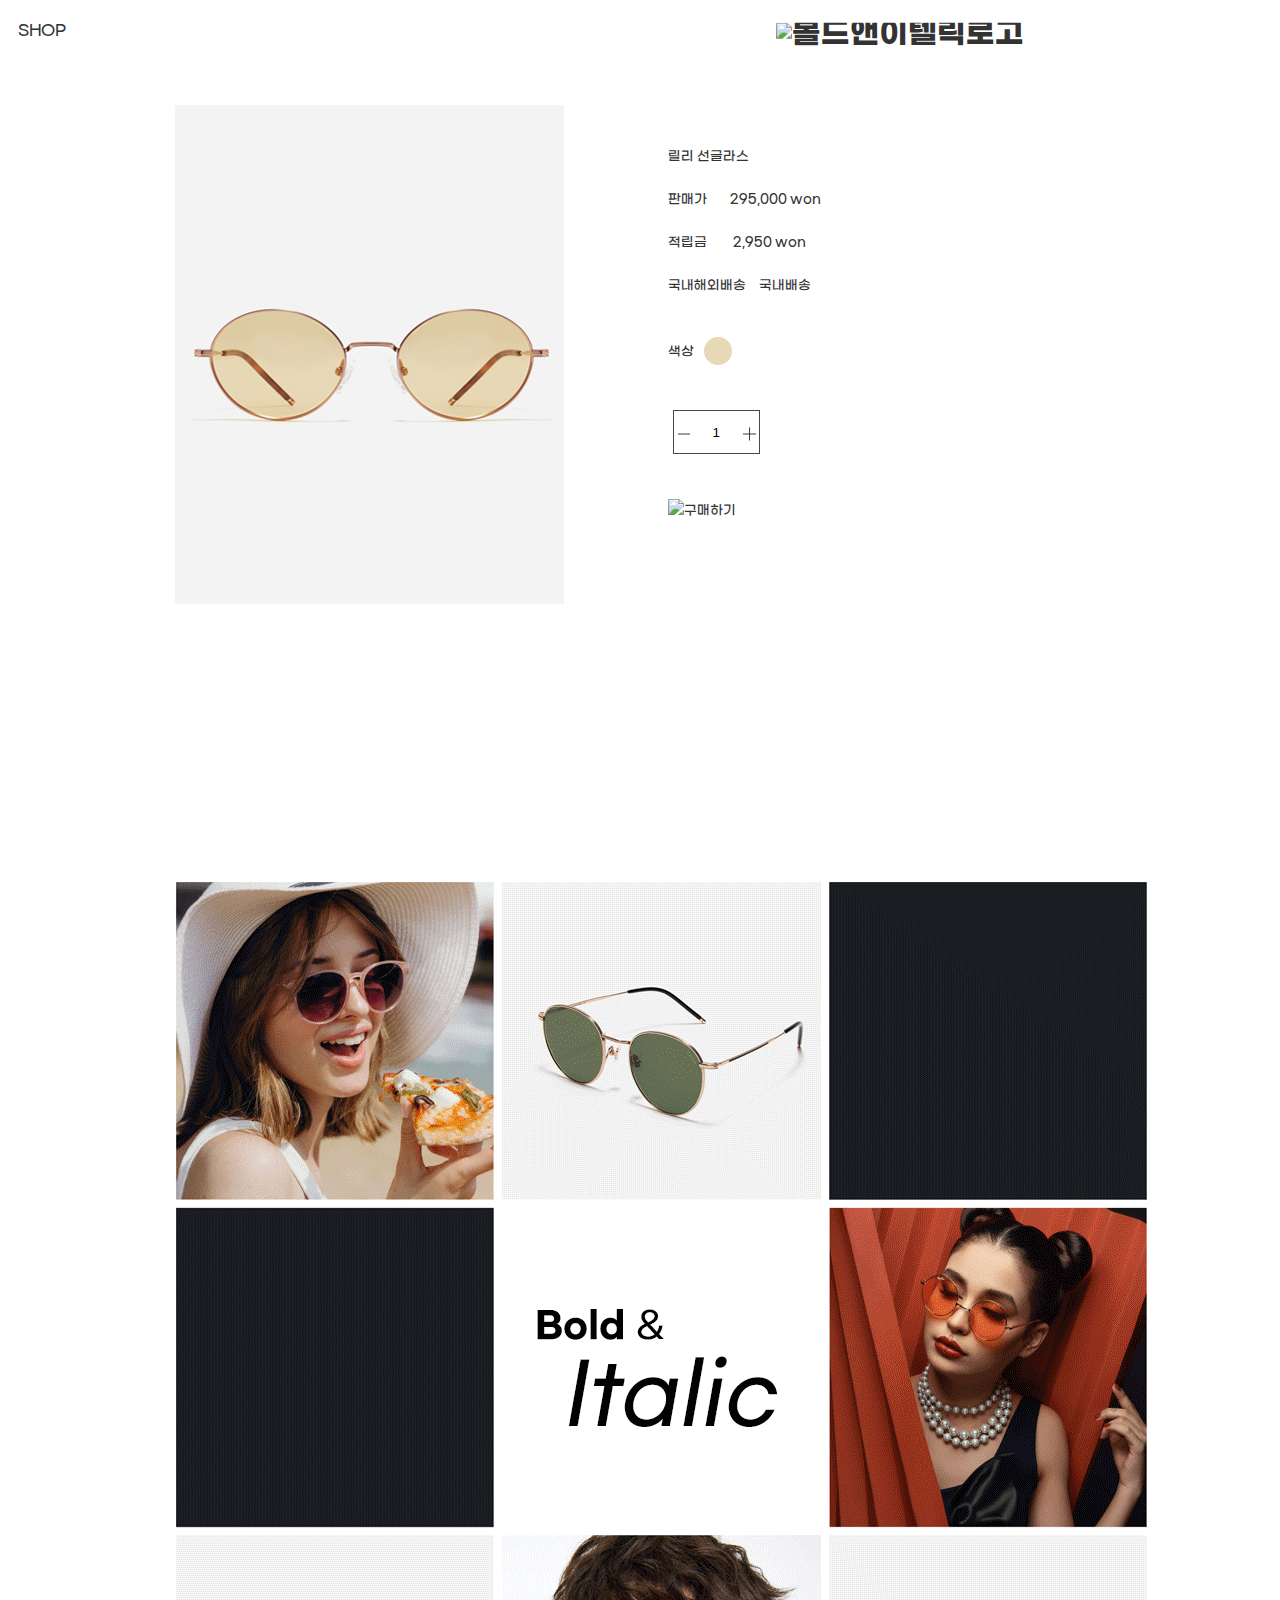
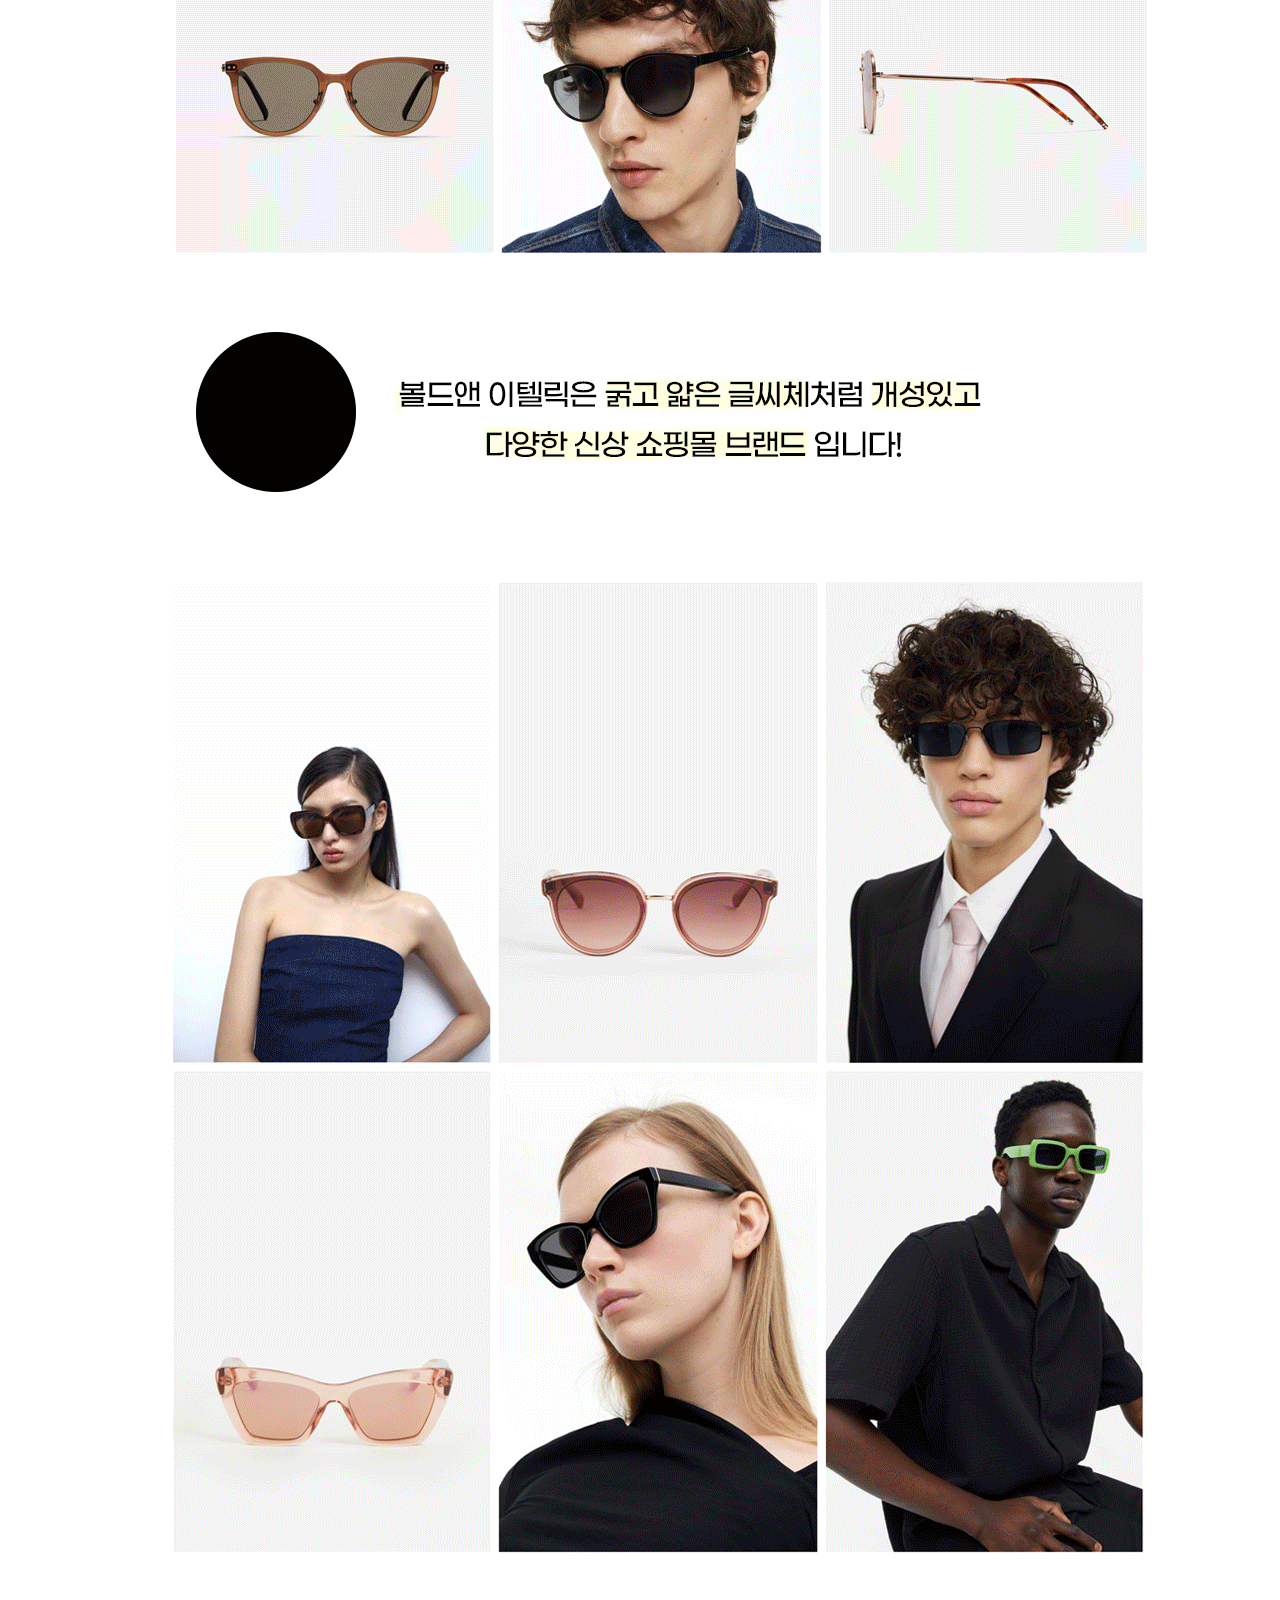
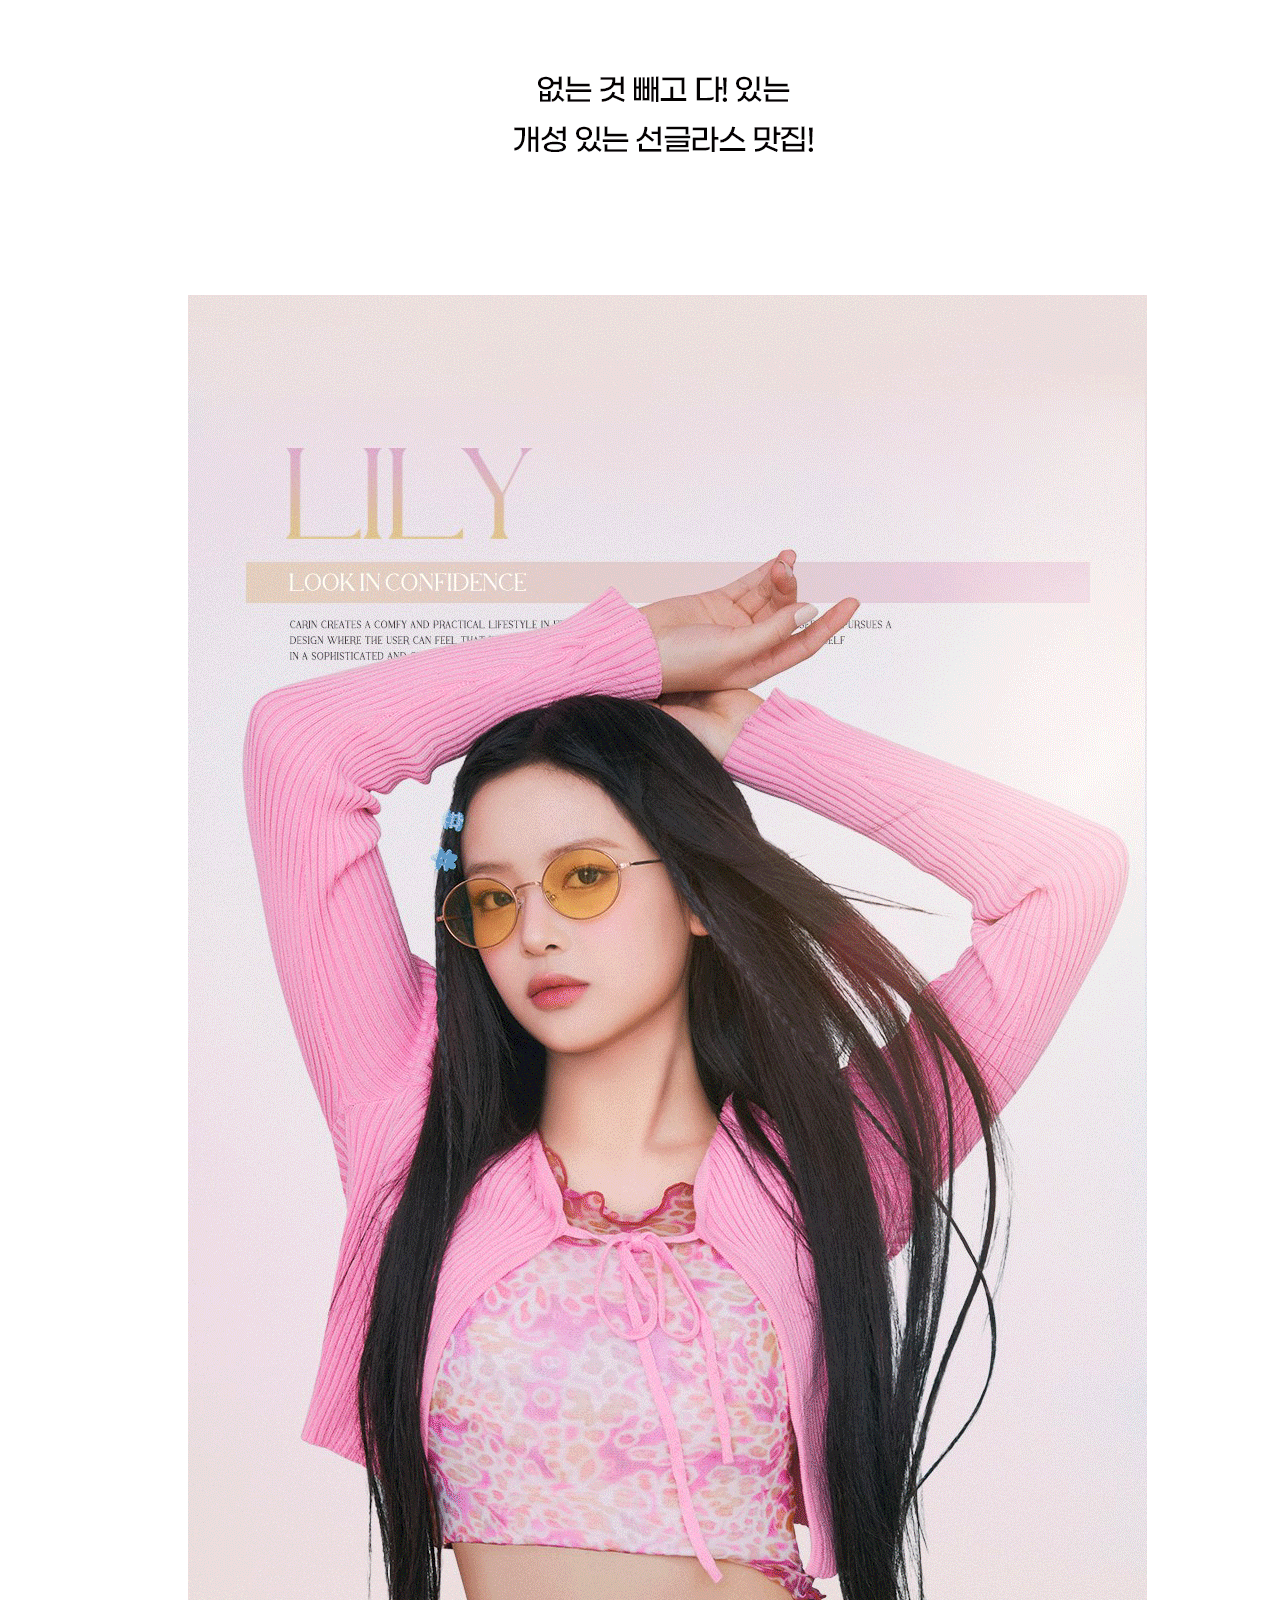
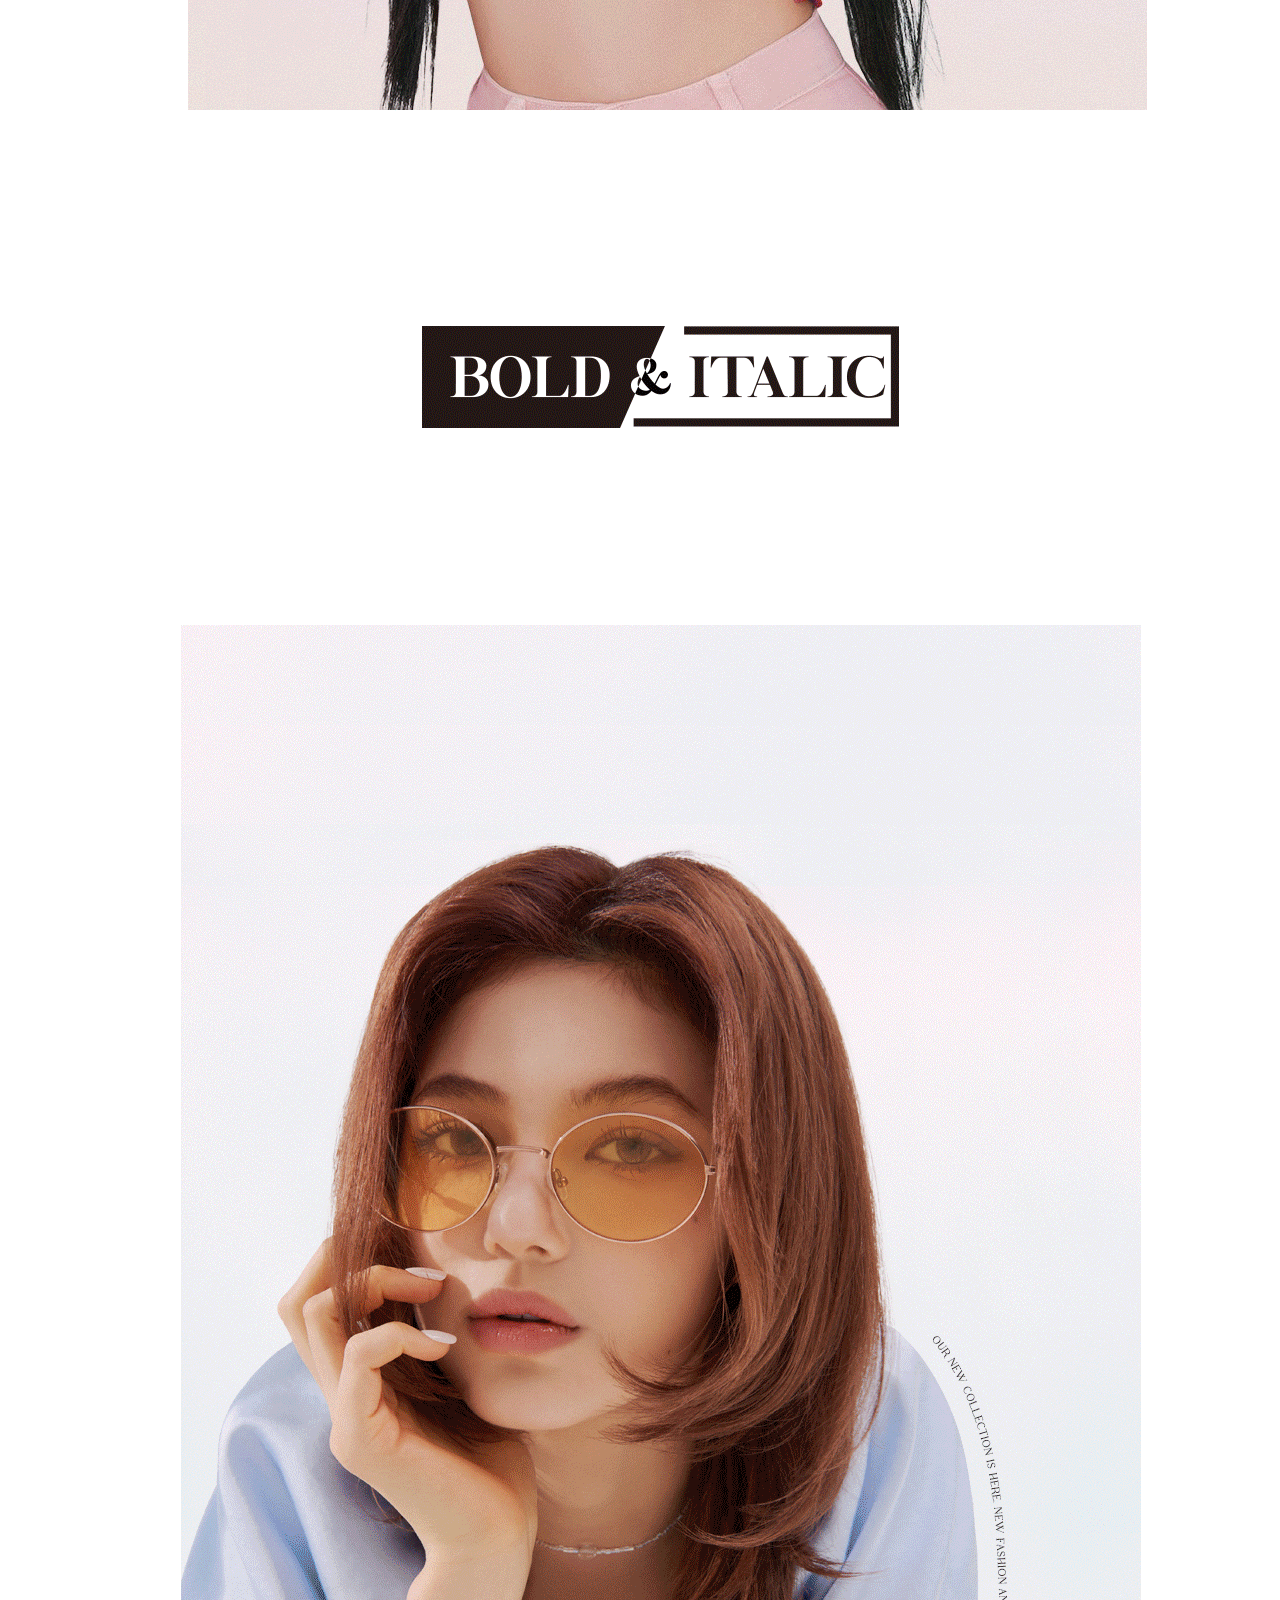
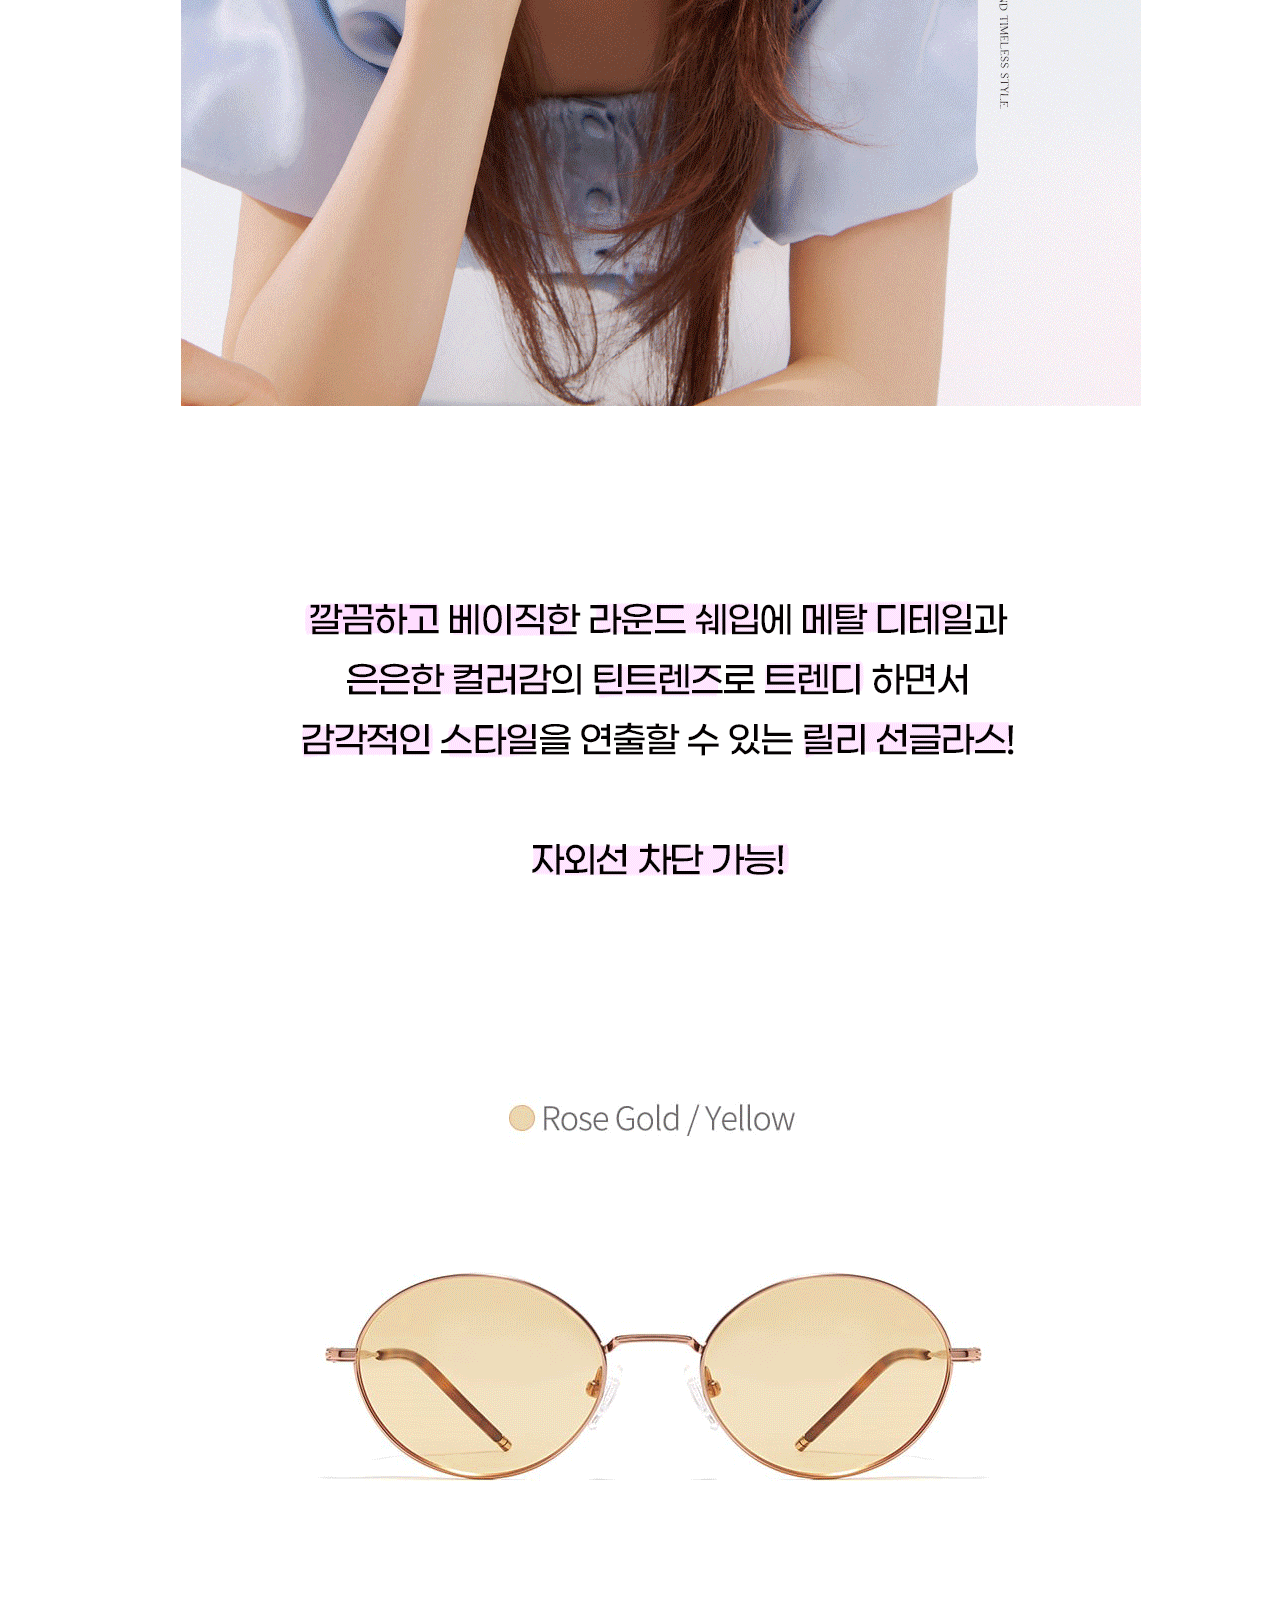
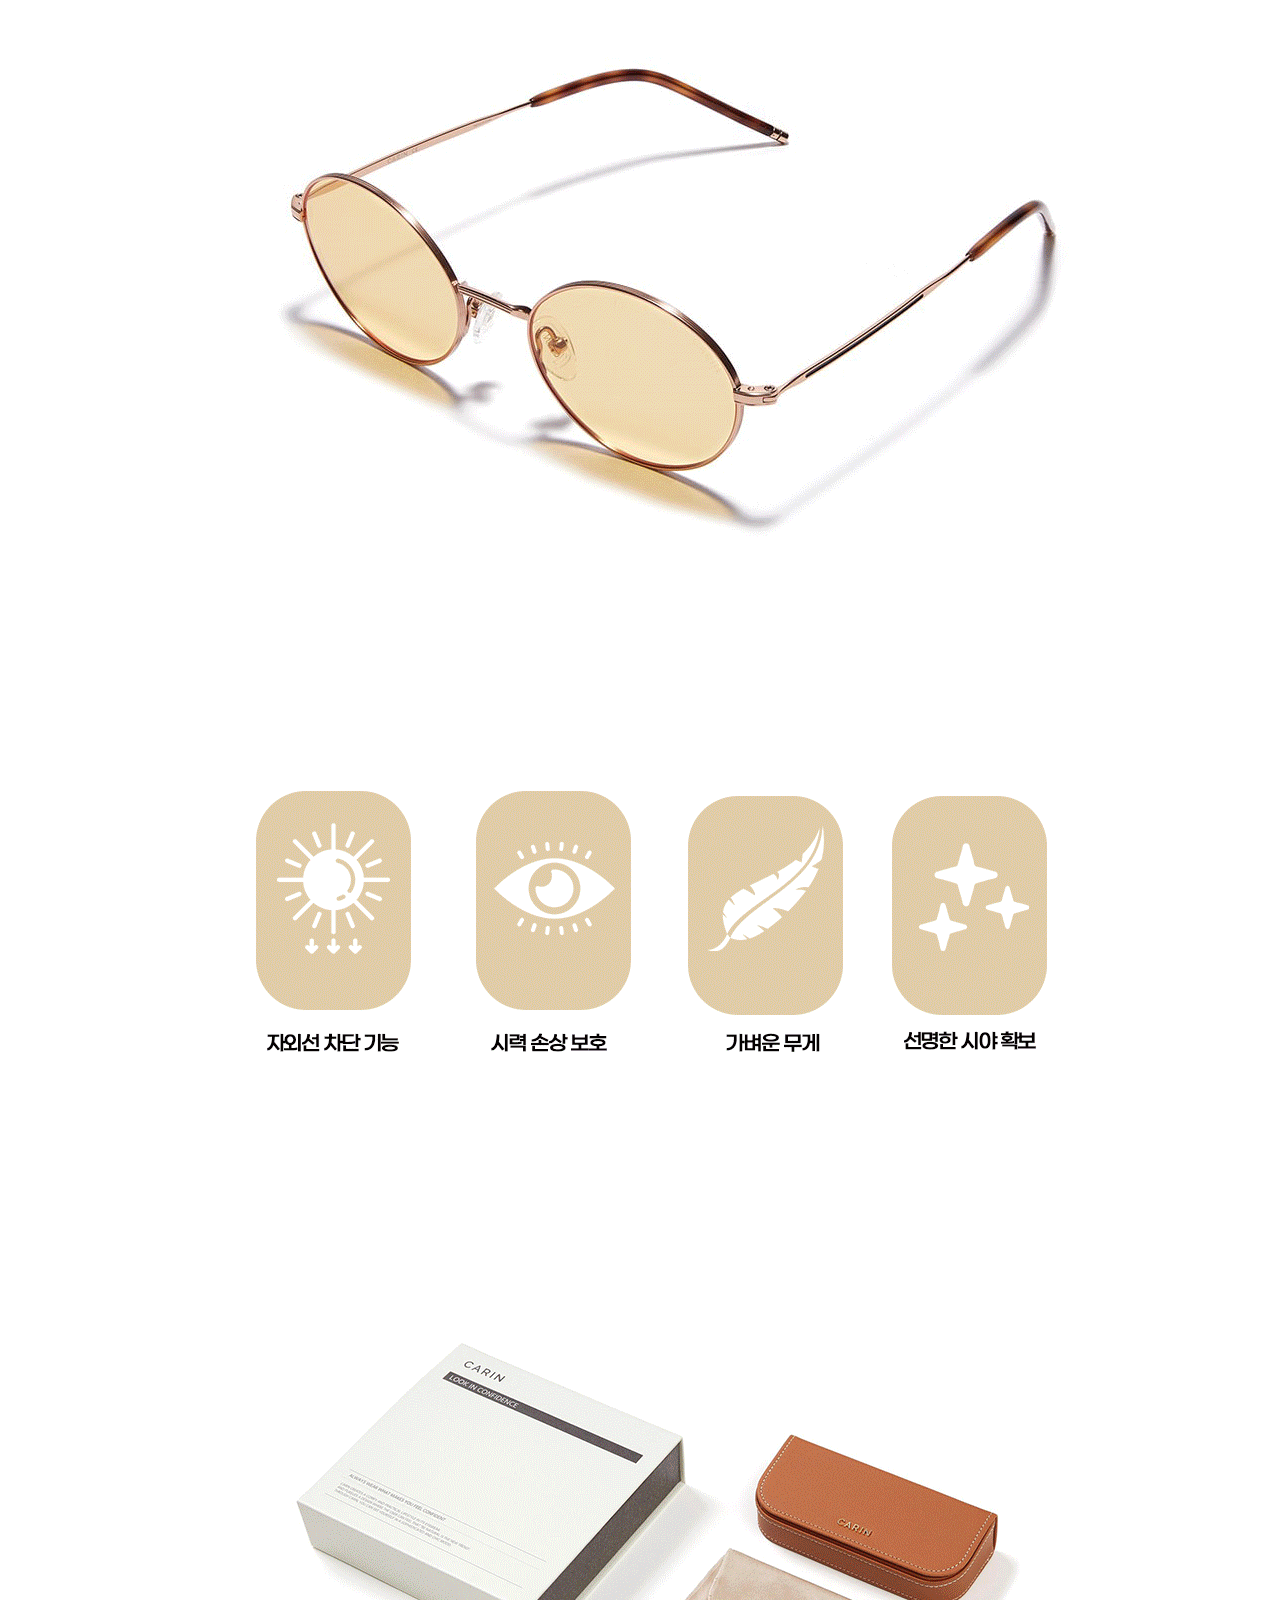
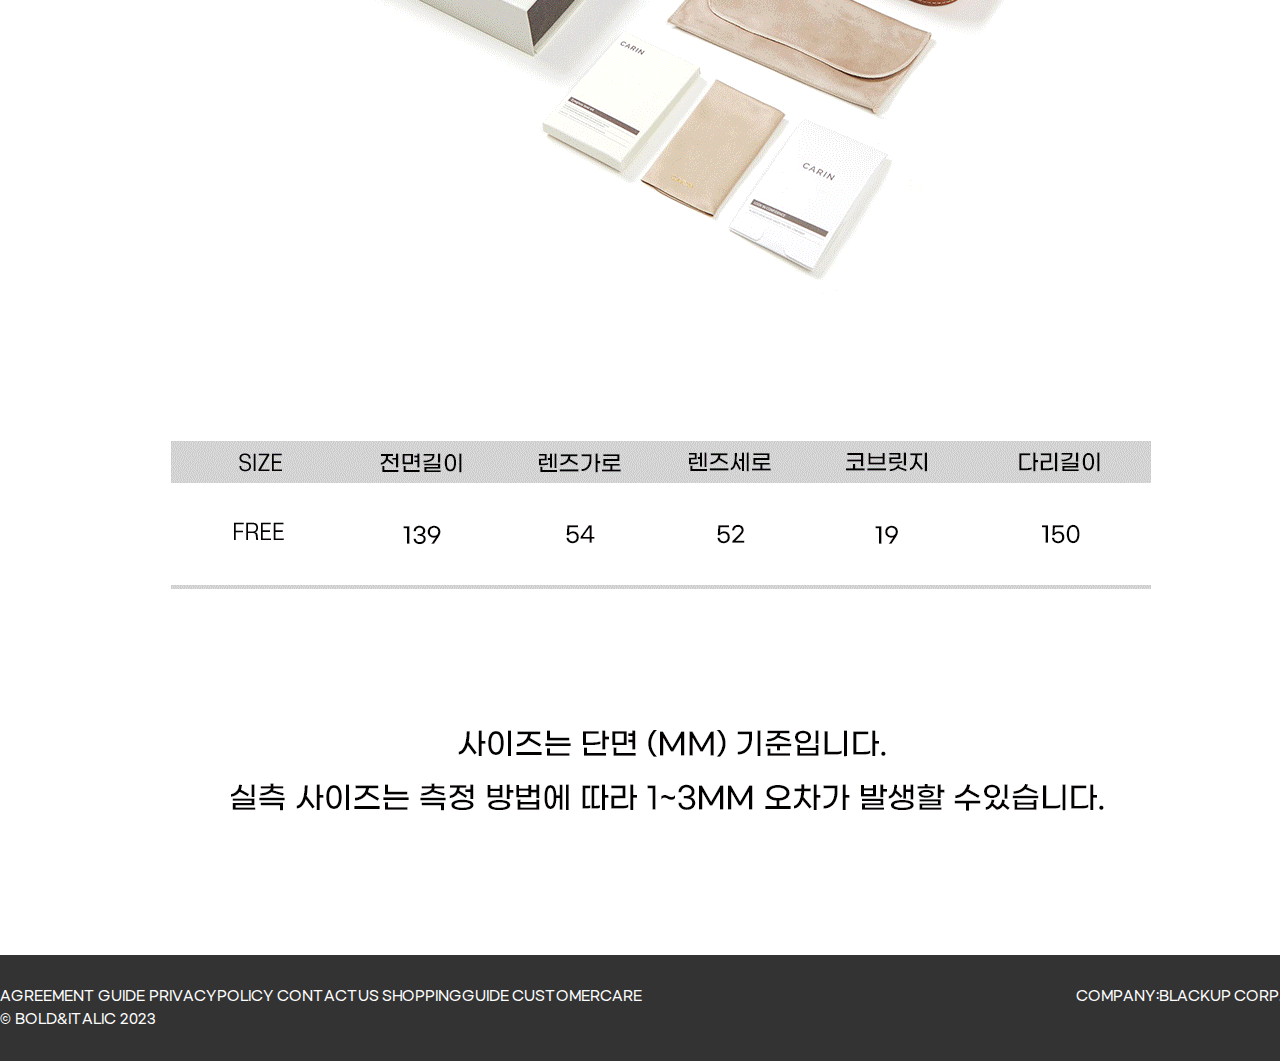
==== sub-2.html @ dbd3a6f6 "Add files via upload" ====
<!DOCTYPE html>
<html lang="ko">

<head>
    <meta charset="UTF-8">
    <meta http-equiv="X-UA-Compatible" content="IE=edge">
    <meta name="viewport" content="width=device-width, initial-scale=1.0">
    <title>Bold&italic</title>
    <link rel="stylesheet" href="sub-2.css">
    <!--웹폰트-->
    <link rel="stylesheet" href="./font/stylesheet.css">
    <!--파비콘-->
    <link rel="shortcut icon" href="./favicon.ico" type="image/x-icon">
</head>

<body>
    <div id="header">
        <div class="header_inner">
            <h1 id="logo">
                <a href="#"><img src="./images/logo.png" alt="볼드앤이텔릭로고"></a>
            </h1>
            <p><a href="#">SHOP</a></p>
            <ul id="gnb">
                <li><a href="#">SEARCH</a></li>
                <li><a href="#">ACCOUNT</a></li>
                <li><a href="#">BAG</a></li>
            </ul>
        </div>
    </div>

    <div id="product">
        <div class="product_inner">
            <div class="img"><img src="./imges2/product.png" alt=""></div>
            <div class="text">
                <p>릴리 선글라스</p>
                <p>판매가 &nbsp; &nbsp; &nbsp;&nbsp;295,000 won</p>
                <p>적립금 &nbsp; &nbsp; &nbsp;&nbsp; 2,950 won</p>
                <p>국내해외배송 &nbsp;&nbsp; 국내배송</p>
                <p class="padding1"><a href="#"> 색상 &nbsp;&nbsp;<img src="./imges2/color.png" alt=""></a></p>
                <div class="quantity">
                    <div class="numb_box">
                        <input type="number" min="1" max="9" step="1" value="1">
                    </div>
                </div>

                <p><a href="#"><img src="./images/button.png" alt="구매하기"></a></p>
            </div>
        </div>
    </div>

    <div id="product_detail">
        <img src="./imges2/images2/sub2-1_01.gif" alt="">
        <img src="./imges2/images2/sub2-1_03.gif" alt="">
        <img src="./imges2/images2/sub2-1_05.gif" alt="">
        <img src="./imges2/images2/sub2-1_07.gif" alt="">
        <img src="./imges2/images2/sub2-1_09.gif" alt="">
        <img src="./imges2/images2/sub2-1_11.gif" alt="">
    </div>

    <div id="footer">
        <div class="footer_inner">
            <p class="left">AGREEMENT GUIDE PRIVACYPOLICY CONTACTUS SHOPPINGGUIDE CUSTOMERCARE<br>
                © BOLD&ITALIC 2023</p>
            <p class="right">COMPANY:BLACKUP CORP. OWNER:HONGSUHEE TEL:+82-0000-0000 EMAIL:tngml0727@gmail.com<br>
                © BOLD&ITALIC 2023</p>
        </div>
    </div>
    <script src="https://code.jquery.com/jquery-2.2.4.min.js"
        integrity="sha256-BbhdlvQf/xTY9gja0Dq3HiwQF8LaCRTXxZKRutelT44=" crossorigin="anonymous"></script>
    <script src="./input/script.js"></script>

</body>

</html>
---- sub-2.css ----
/*웹폰트 : 'gmarketsans'*/

* {
    margin: 0;
    padding: 0;
}

a {
    text-decoration: none;
    color: inherit;
}

ul,
ol {
    list-style: none;
}

img,
video,
iframe {
    vertical-align: middle;
}

body {
    font-family: 'gmarketsans';
    font-weight: 500;
    font-size: 13px;
    line-height: 23px;
    color: #333;
}

/*header*/
#header {
    width: 1800px;
    margin: 0 auto;
    font-size: 15px;
    height: 70px;
    position: relative;
}



#logo {
    position: absolute;
    top: 50%;
    left: 50%;
    transform: translate(-50%, -50%);
}

#header p {
    position: absolute;
    top: 28%;
    left: 1%;
}

#gnb {
    display: flex;
    position: absolute;
    top: 1%;
    left: 84%;
}

#gnb li {
    padding: 15px;
}

/*product*/

#product {
    width: 1320px;
    margin: 0 auto;
    text-align: center;
}

.product_inner {
    margin-top: 5px;
    display: flex;
    flex-wrap: wrap;
    justify-content: space-around;
    align-content: space-around;
    padding: 30px;

}

.img {
    width: 162px;
}

.text {
    width: 457px;
    padding: 30px;
    text-align: left;
}

.text p {
    padding: 10px;
}

.text .padding1 {
    padding-top: 30px;
    padding-bottom: 30px;
}

.quantity .numb_box {
    margin: 15px;
}

/*product_detail*/
#product_detail {
    width: 1320px;
    margin: 0 auto;
    text-align: center;
    padding-top: 150px;
}

/*footer*/

#footer {
    background-color: #333;
    color: white;
}

.footer_inner {
    width: 1800px;
    margin: 0 auto;
    display: flex;
    justify-content: space-between;
    padding: 30px 0;
}

#footer .left {
    text-align: left;
}

#footer .right {
    text-align: right;
}

.quantity {
    position: relative;
}

input[type=number]::-webkit-inner-spin-button,
input[type=number]::-webkit-outer-spin-button {
    -webkit-appearance: none;
    margin: 0;
}

input[type=number] {
    -moz-appearance: textfield;
}

.quantity input {
    width: 45px;
    height: 42px;
    line-height: 1.65;
    float: left;
    display: block;
    padding: 0;
    margin: 0 20px;
    border: none;
    text-align: center;
    position: relative;
    z-index: 10;
}

.quantity input:focus {
    outline: 0;
}

.quantity-nav {
    width: 100%;
    position: absolute;
    top: 0;
    left: 0;
    height: 42px;
}

.quantity-button {
    position: relative;
    cursor: pointer;

    text-align: center;

    font-size: 13px;
    font-family: "Trebuchet MS", Helvetica, sans-serif !important;
    line-height: 1.7;

    -webkit-user-select: none;
    -moz-user-select: none;
    -ms-user-select: none;
    -o-user-select: none;
    user-select: none;
}

.quantity-button.quantity-up {
    position: absolute;
    height: 50%;
    top: 50%;
    transform: translateY(-50%);
    right: 0;
}

.quantity-button.quantity-down {
    position: absolute;
    top: 50%;
    transform: translateY(-50%);
    left: 0;
    height: 50%;
}

.numb_box {
    border: 1px solid #494949;
    height: 42px;
    width: 85px;
    position: relative;
}

.quantity {
    padding-bottom: 20px;
}
---- font/stylesheet.css ----
@font-face {
    font-family: 'gmarketsans';
    src: url('GmarketSansLight.eot');
    src: url('GmarketSansLight.eot?#iefix') format('embedded-opentype'),
        url('GmarketSansLight.woff') format('woff');
    font-weight: 300;
    font-style: normal;
    font-display: swap;
}

@font-face {
    font-family: 'gmarketsans';
    src: url('GmarketSansBold.eot');
    src: url('GmarketSansBold.eot?#iefix') format('embedded-opentype'),
        url('GmarketSansBold.woff') format('woff');
    font-weight: bold;
    font-style: normal;
    font-display: swap;
}

@font-face {
    font-family: 'gmarketsans';
    src: url('GmarketSansMedium.eot');
    src: url('GmarketSansMedium.eot?#iefix') format('embedded-opentype'),
        url('GmarketSansMedium.woff') format('woff');
    font-weight: 500;
    font-style: normal;
    font-display: swap;
}

@font-face {
    font-family: 'Gmarket Sans TTF';
    src: url('GmarketSansTTFBold.eot');
    src: url('GmarketSansTTFBold.eot?#iefix') format('embedded-opentype'),
        url('GmarketSansTTFBold.woff') format('woff');
    font-weight: bold;
    font-style: normal;
    font-display: swap;
}

@font-face {
    font-family: 'Gmarket Sans TTF';
    src: url('GmarketSansTTFMedium.eot');
    src: url('GmarketSansTTFMedium.eot?#iefix') format('embedded-opentype'),
        url('GmarketSansTTFMedium.woff') format('woff');
    font-weight: 500;
    font-style: normal;
    font-display: swap;
}

@font-face {
    font-family: 'Gmarket Sans TTF';
    src: url('GmarketSansTTFLight.eot');
    src: url('GmarketSansTTFLight.eot?#iefix') format('embedded-opentype'),
        url('GmarketSansTTFLight.woff') format('woff');
    font-weight: 300;
    font-style: normal;
    font-display: swap;
}
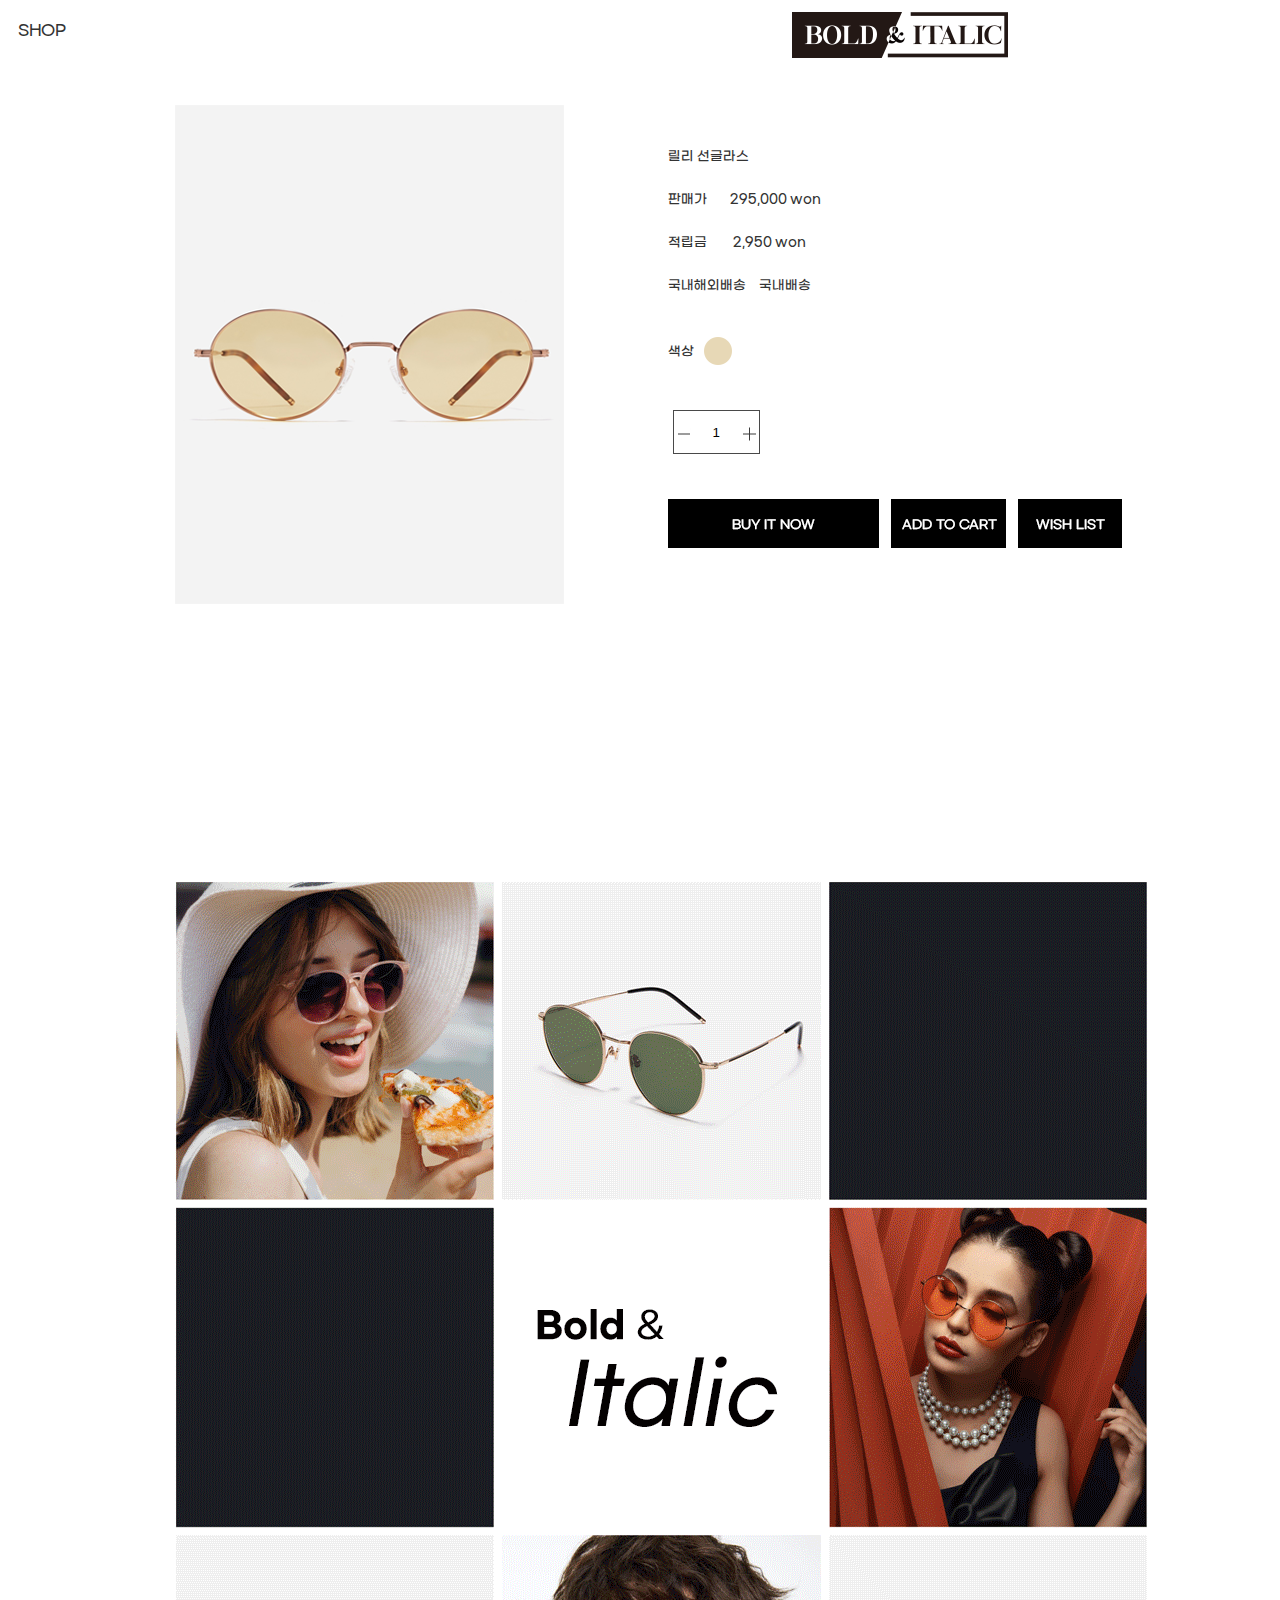
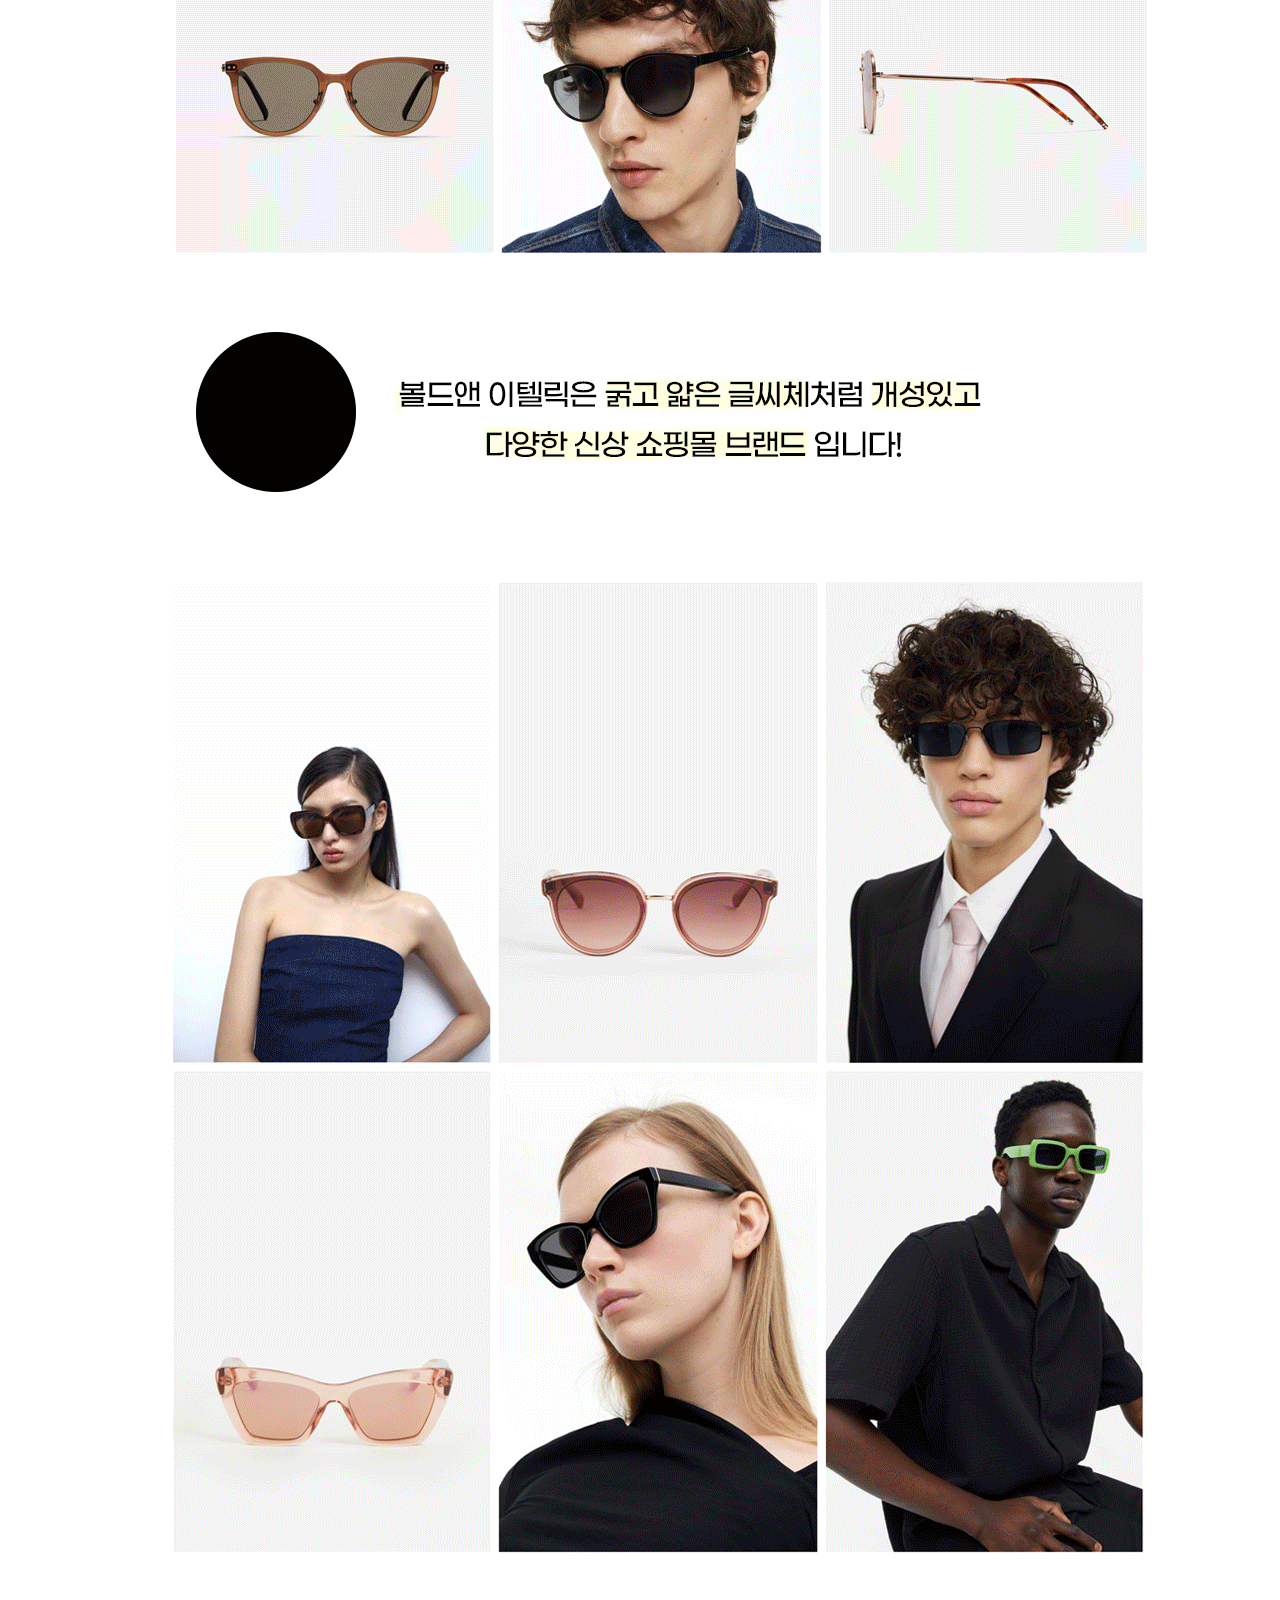
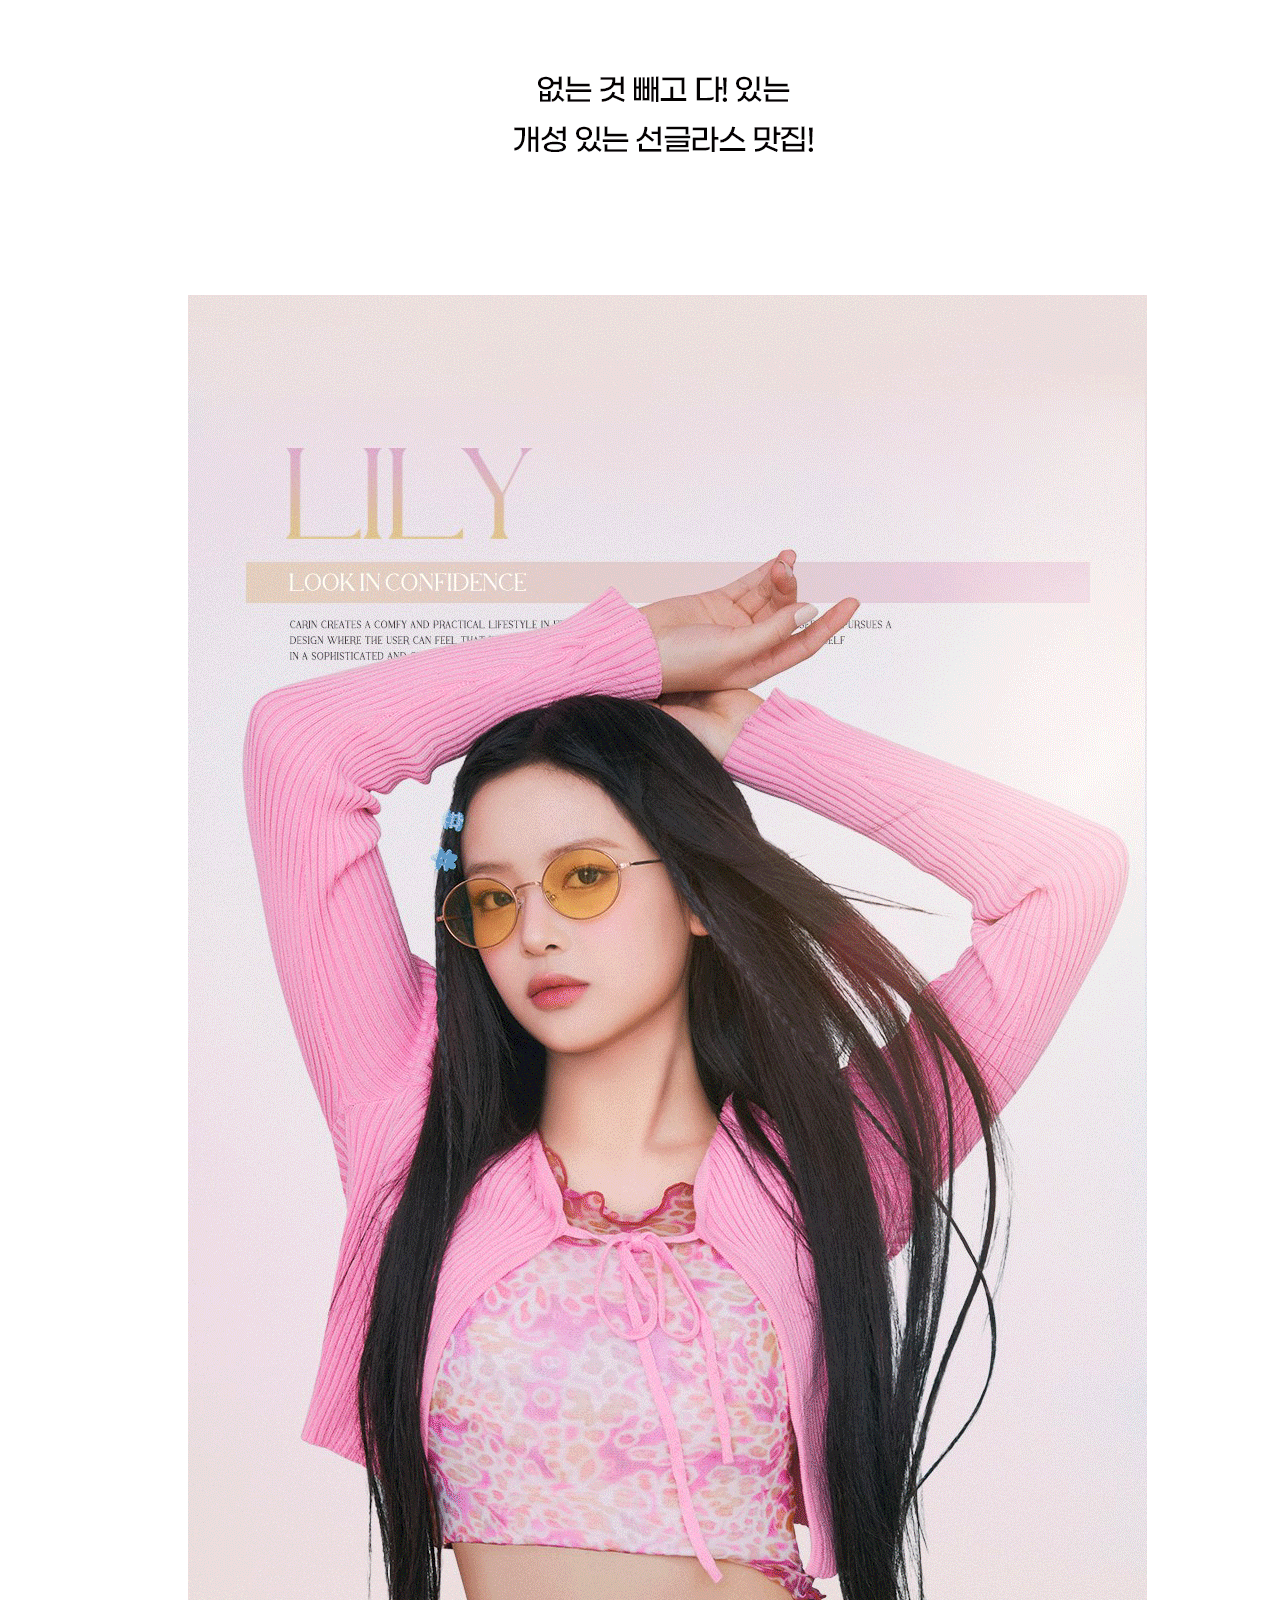
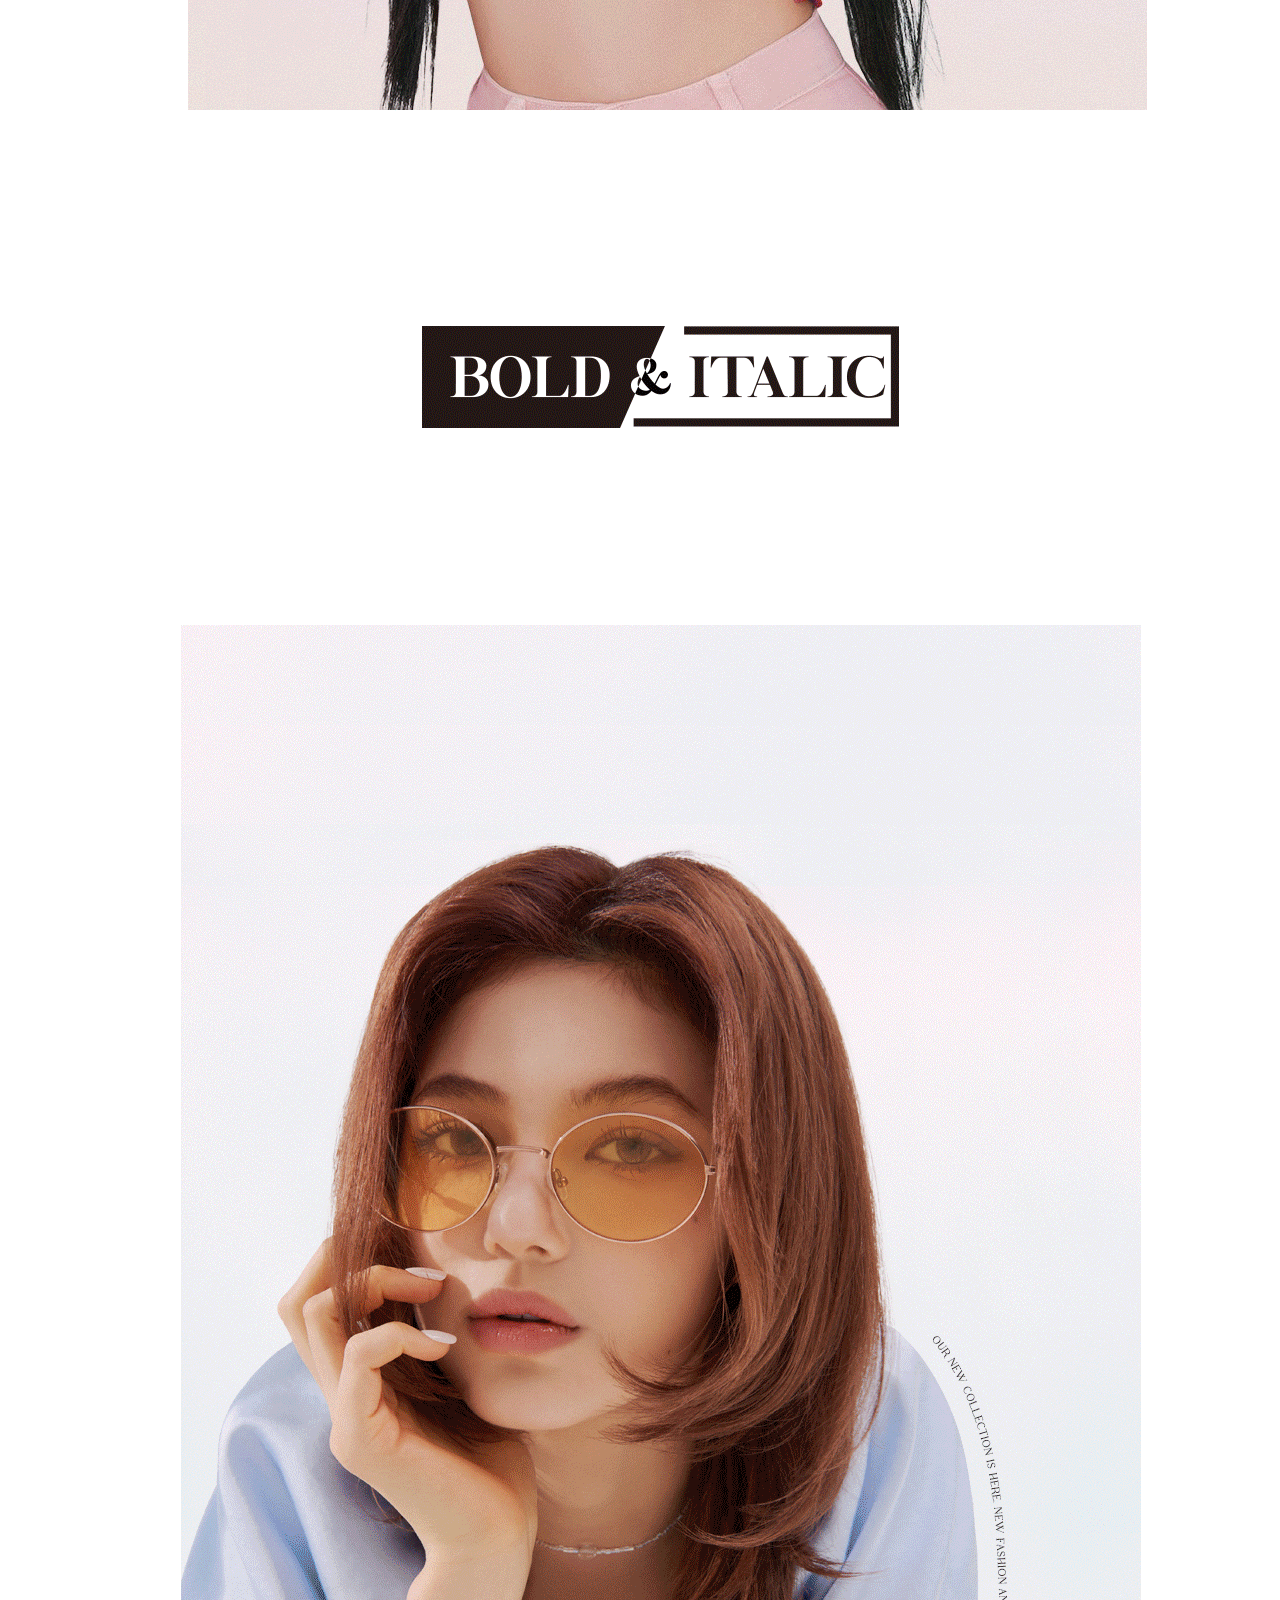
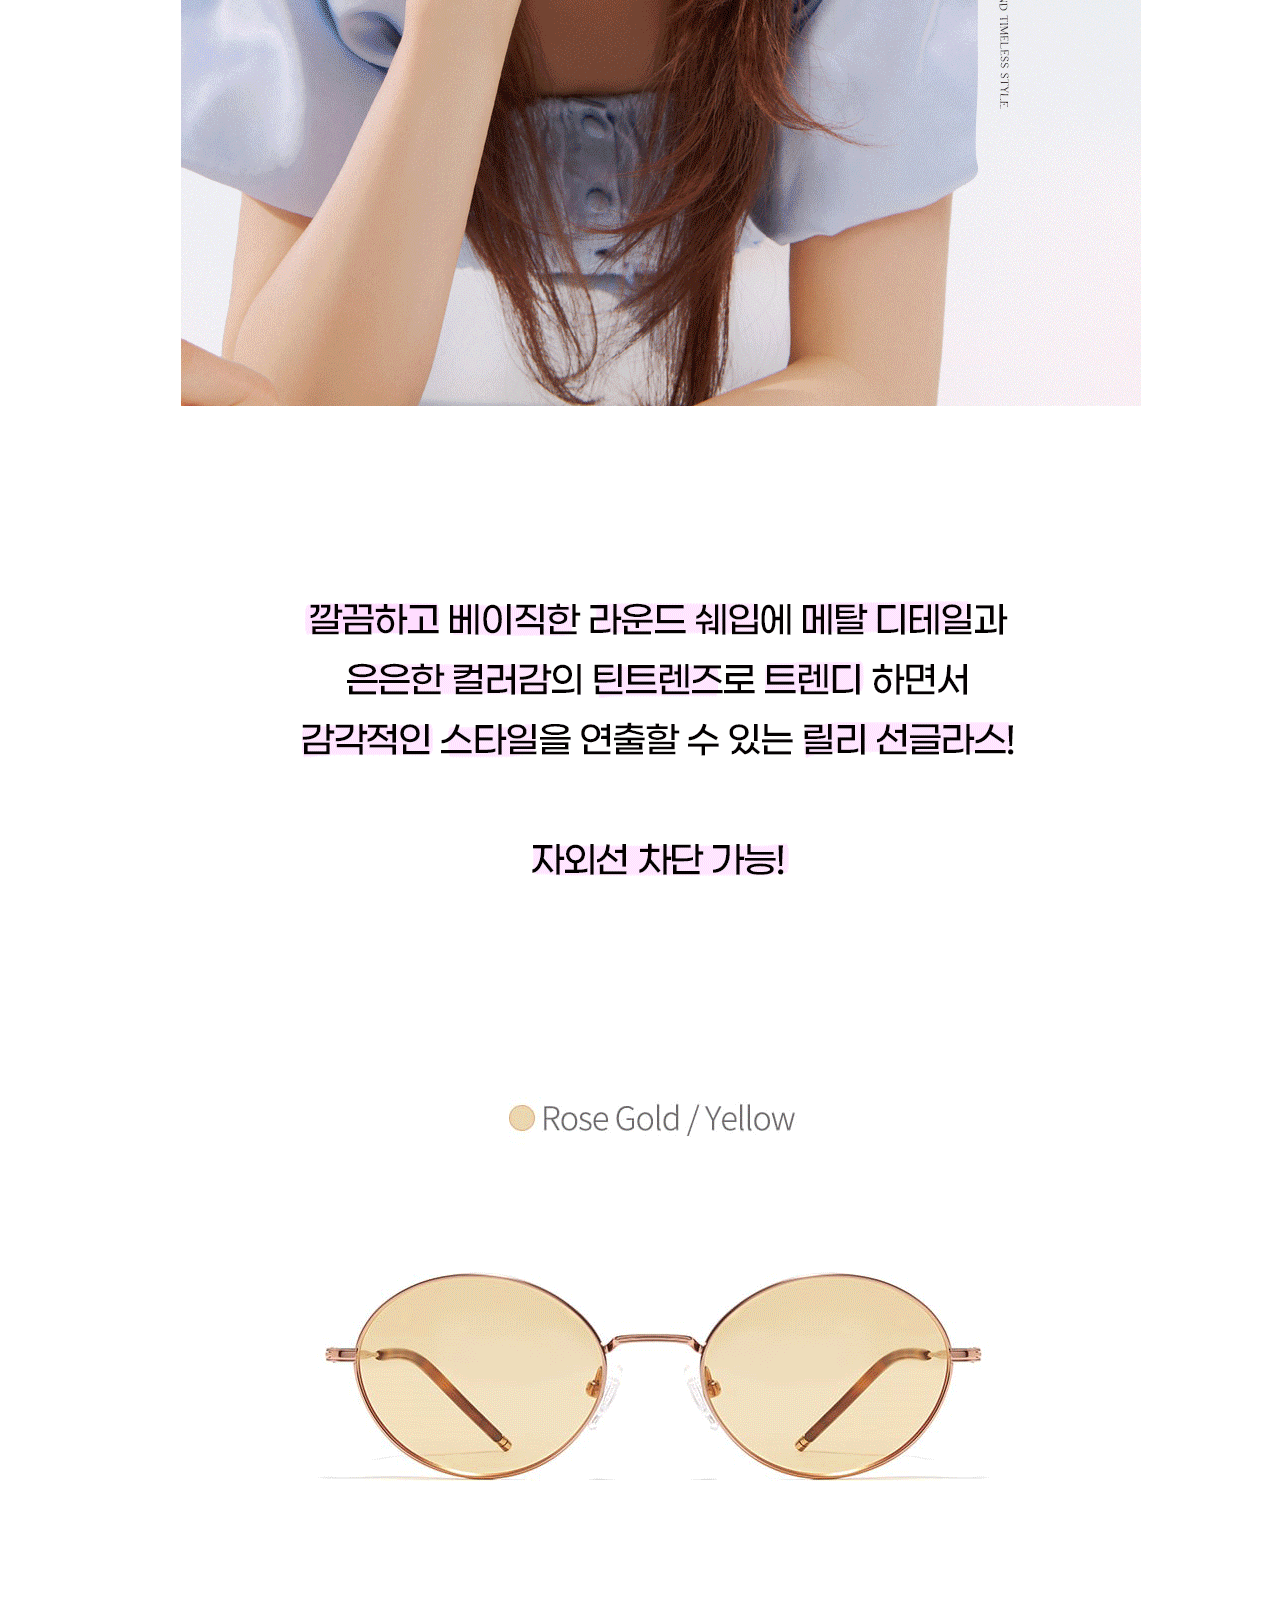
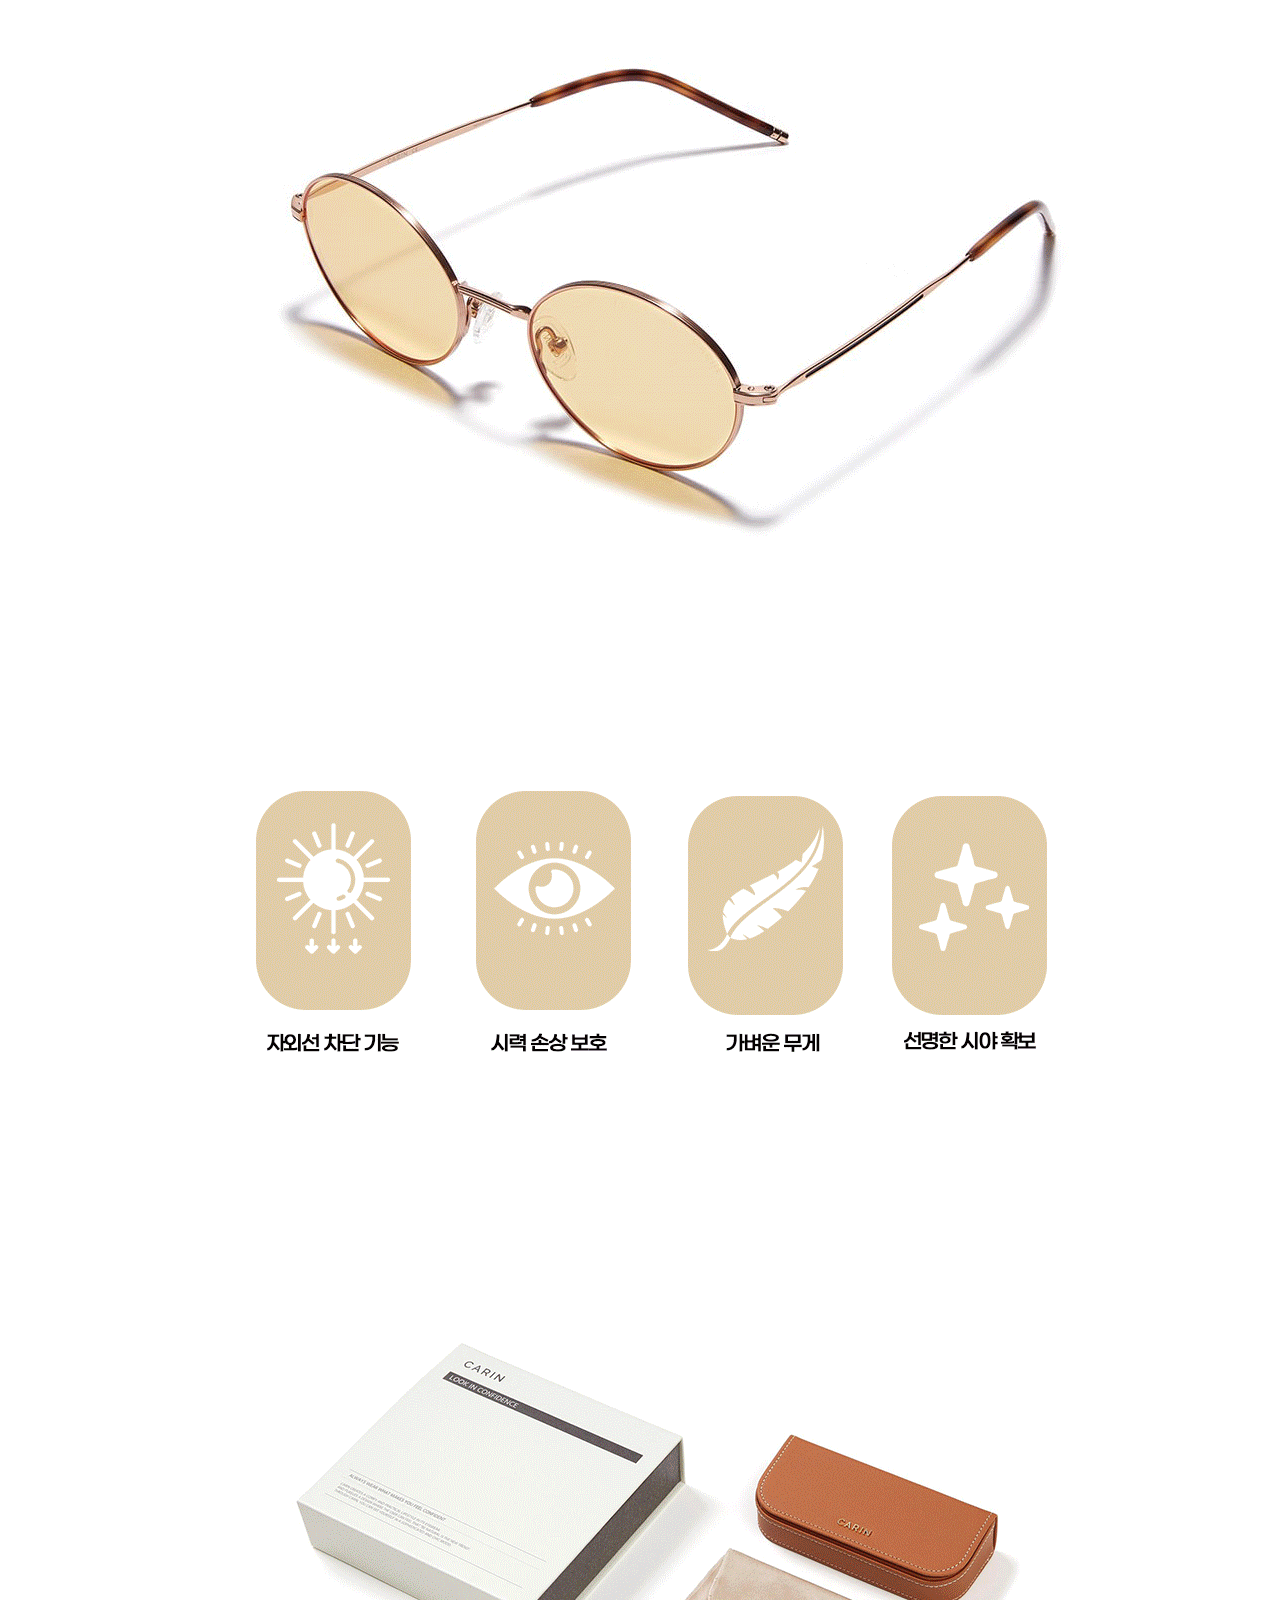
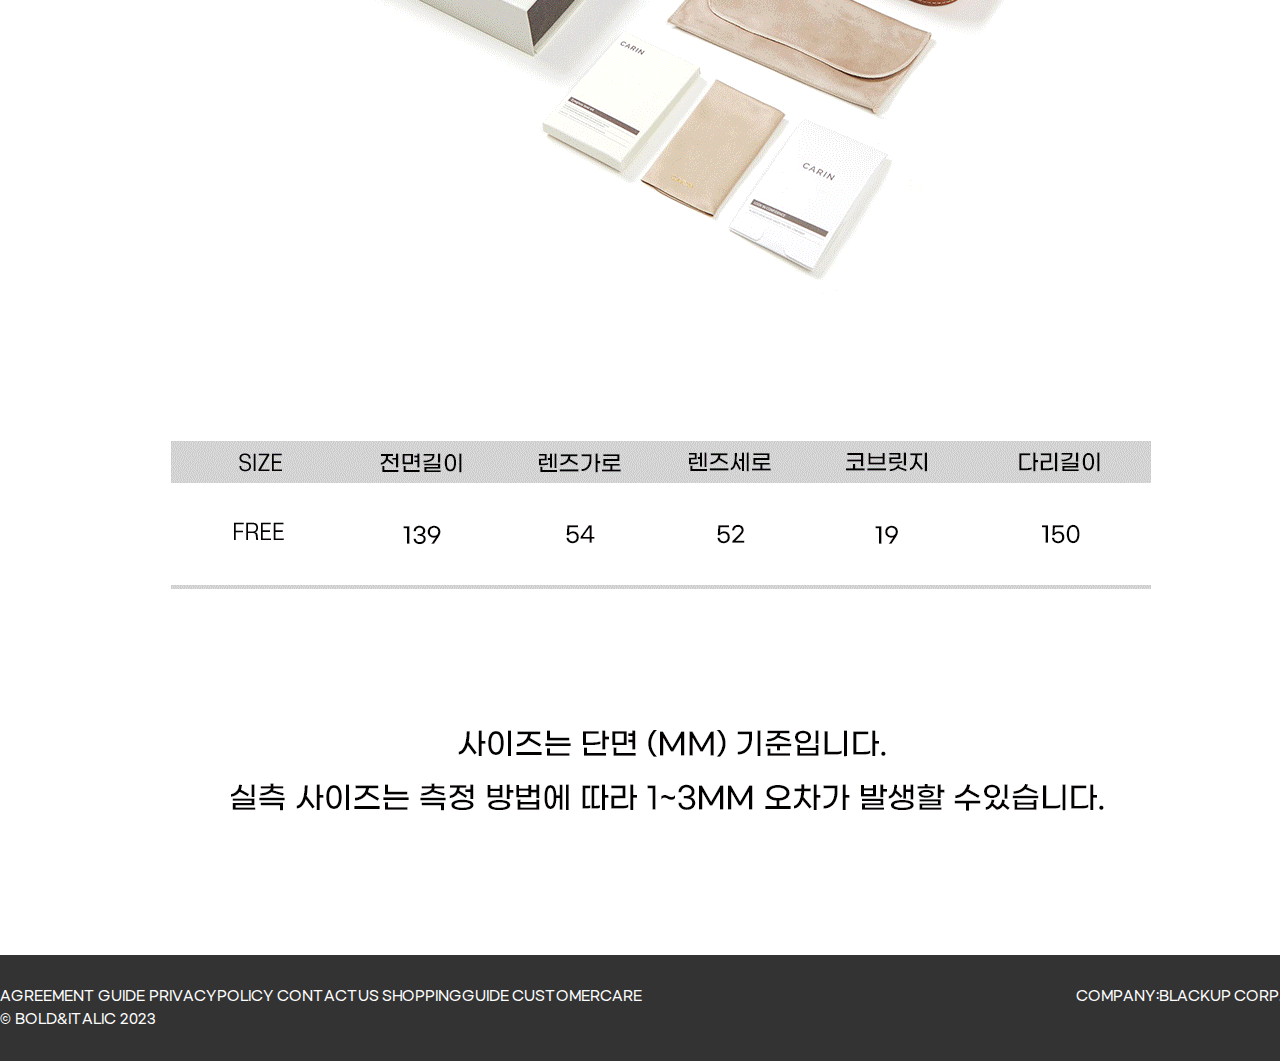
==== commit f99eff6f: "Add files via upload" ====
--- a/sub-2.html
+++ b/sub-2.html
@@ -17,7 +17,7 @@
     <div id="header">
         <div class="header_inner">
             <h1 id="logo">
-                <a href="#"><img src="./images/logo.png" alt="볼드앤이텔릭로고"></a>
+                <a href="#"><img src="./imges2/logo.png" alt="볼드앤이텔릭로고"></a>
             </h1>
             <p><a href="#">SHOP</a></p>
             <ul id="gnb">
@@ -43,7 +43,7 @@
                     </div>
                 </div>
 
-                <p><a href="#"><img src="./images/button.png" alt="구매하기"></a></p>
+                <p><a href="#"><img src="./imges2/button.png" alt="구매하기"></a></p>
             </div>
         </div>
     </div>
